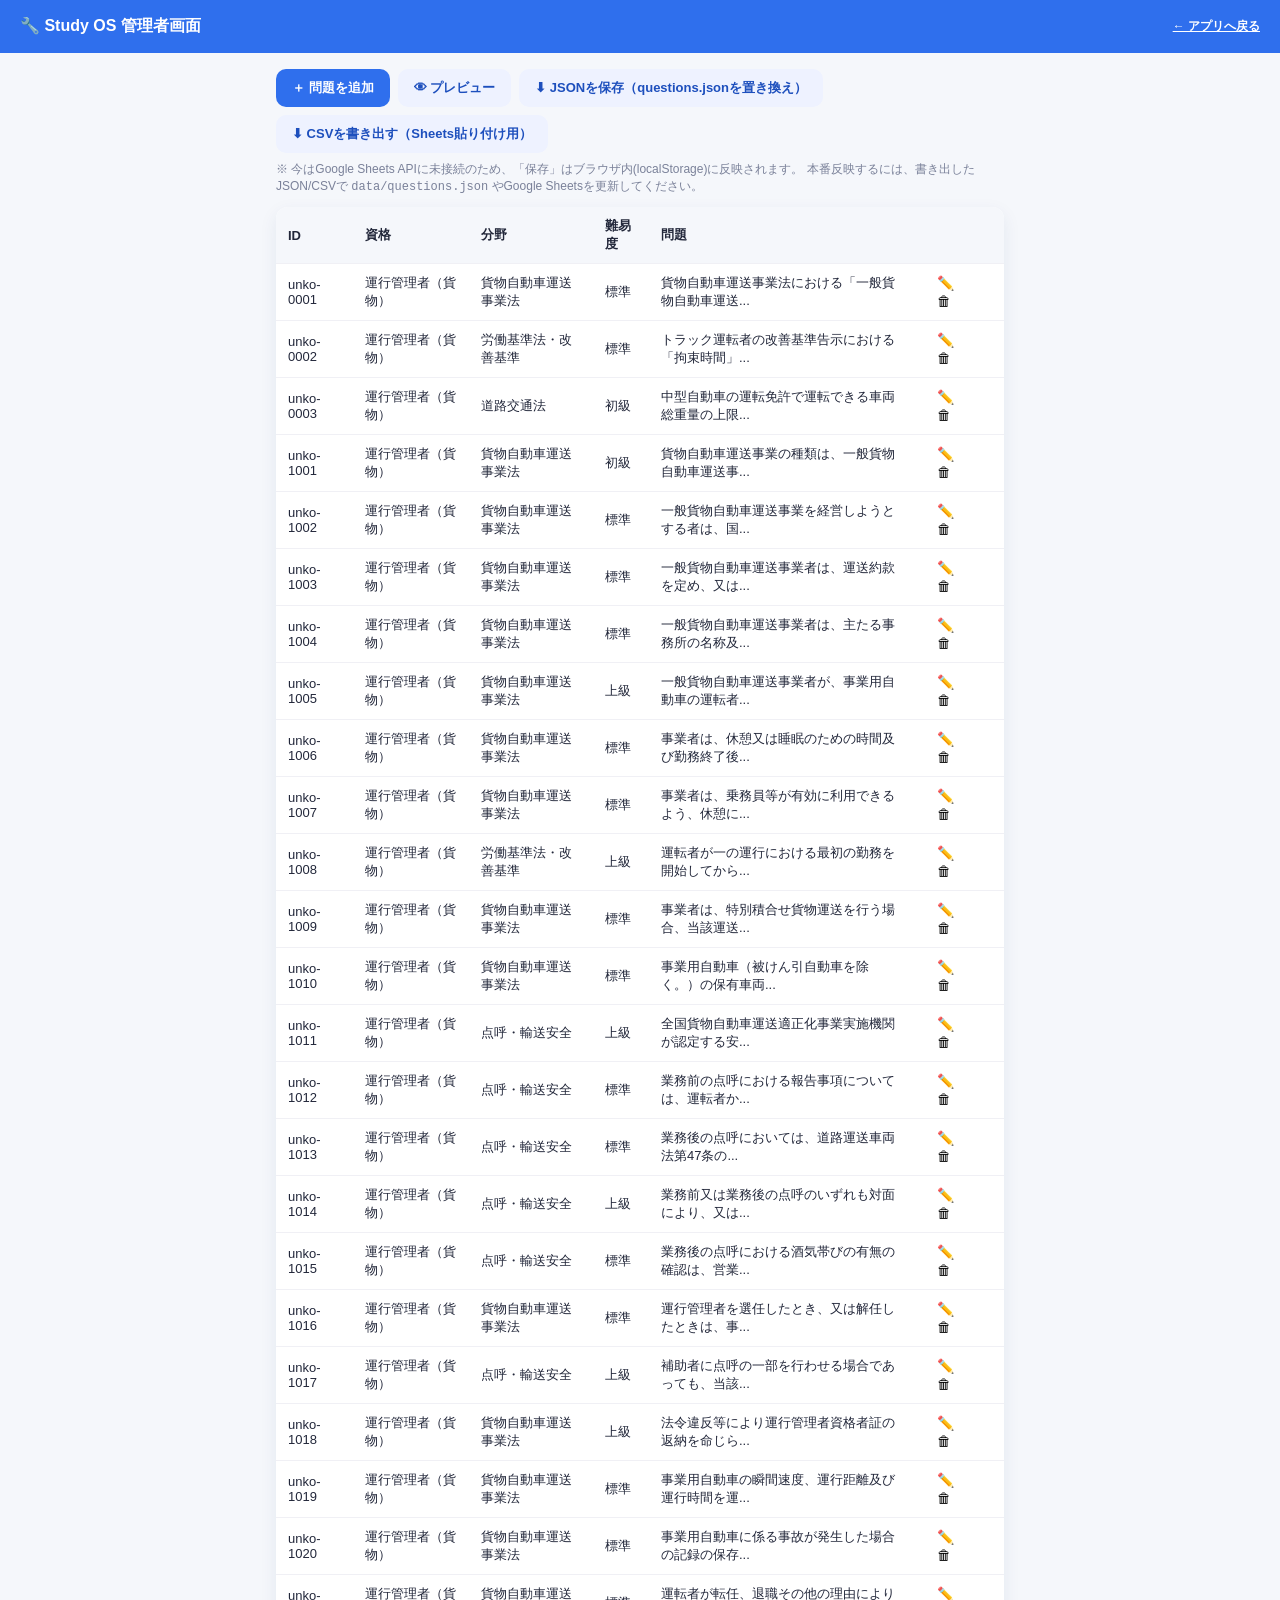
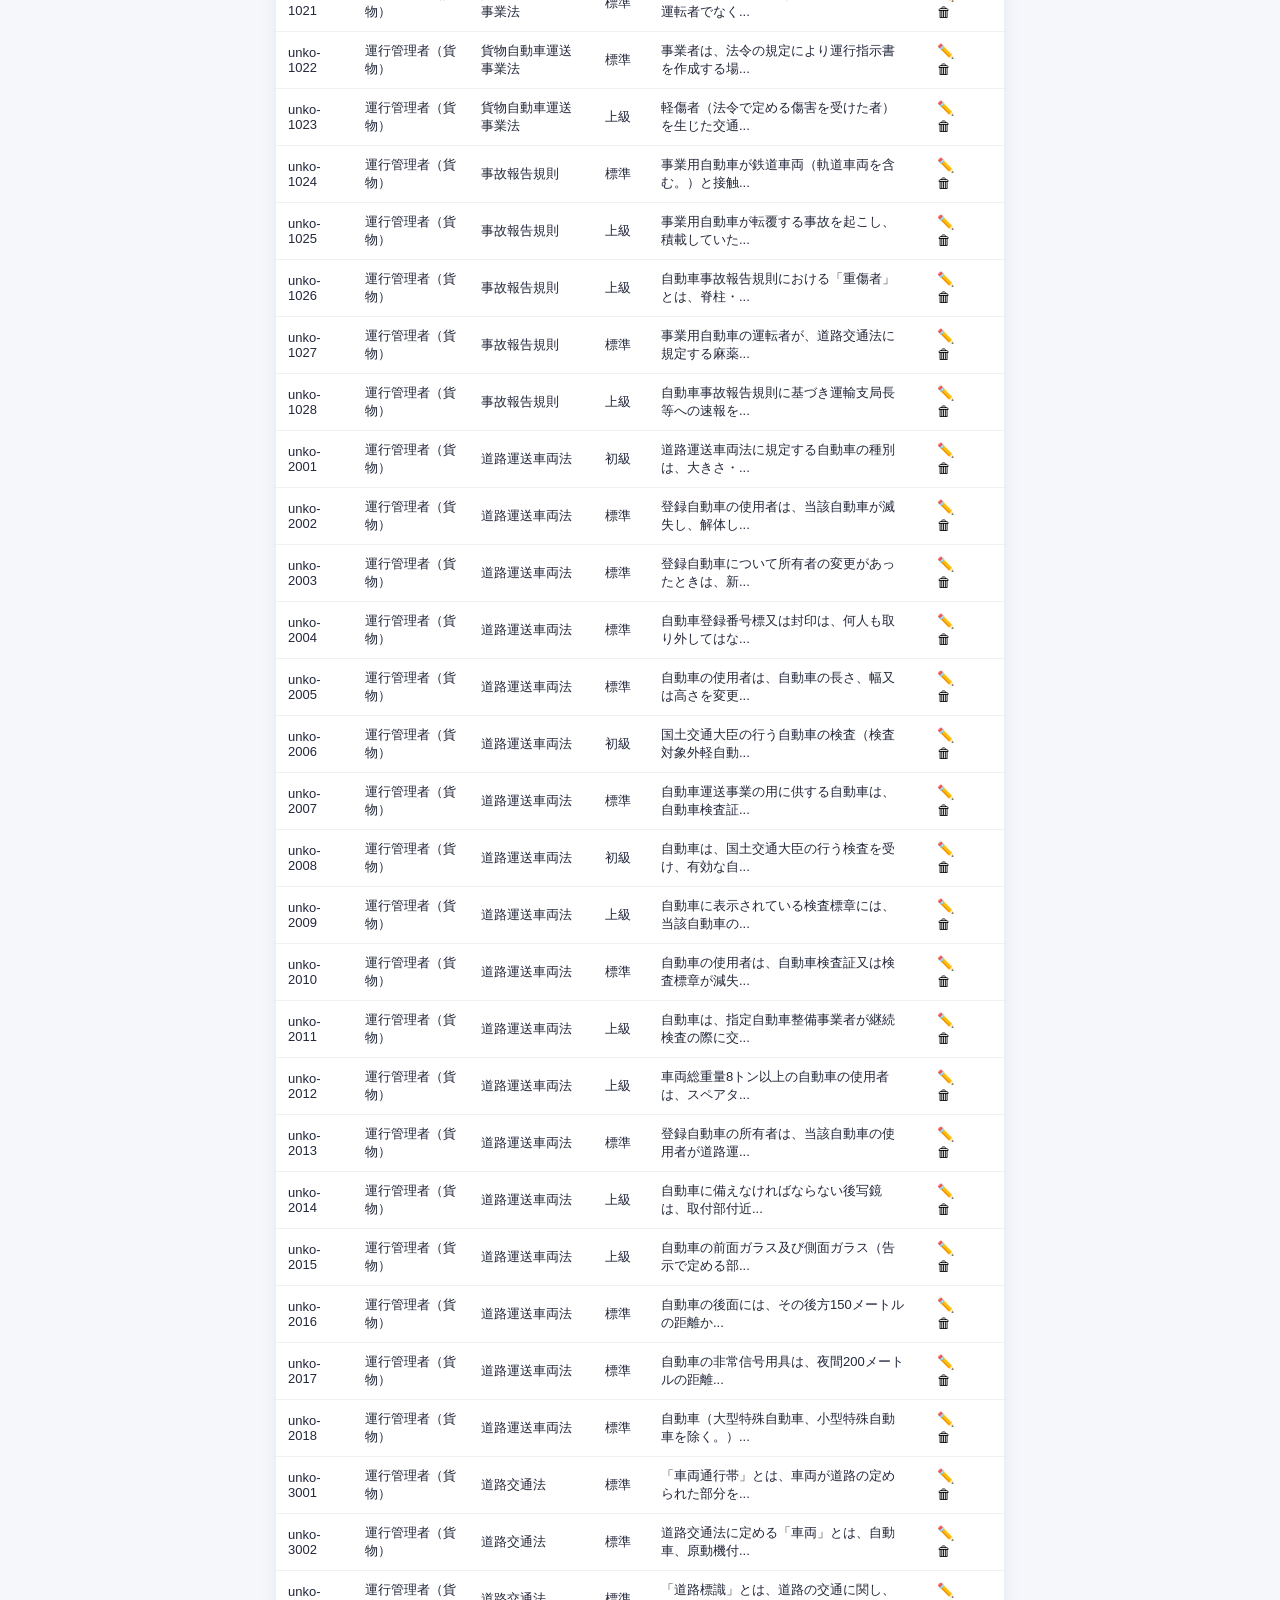
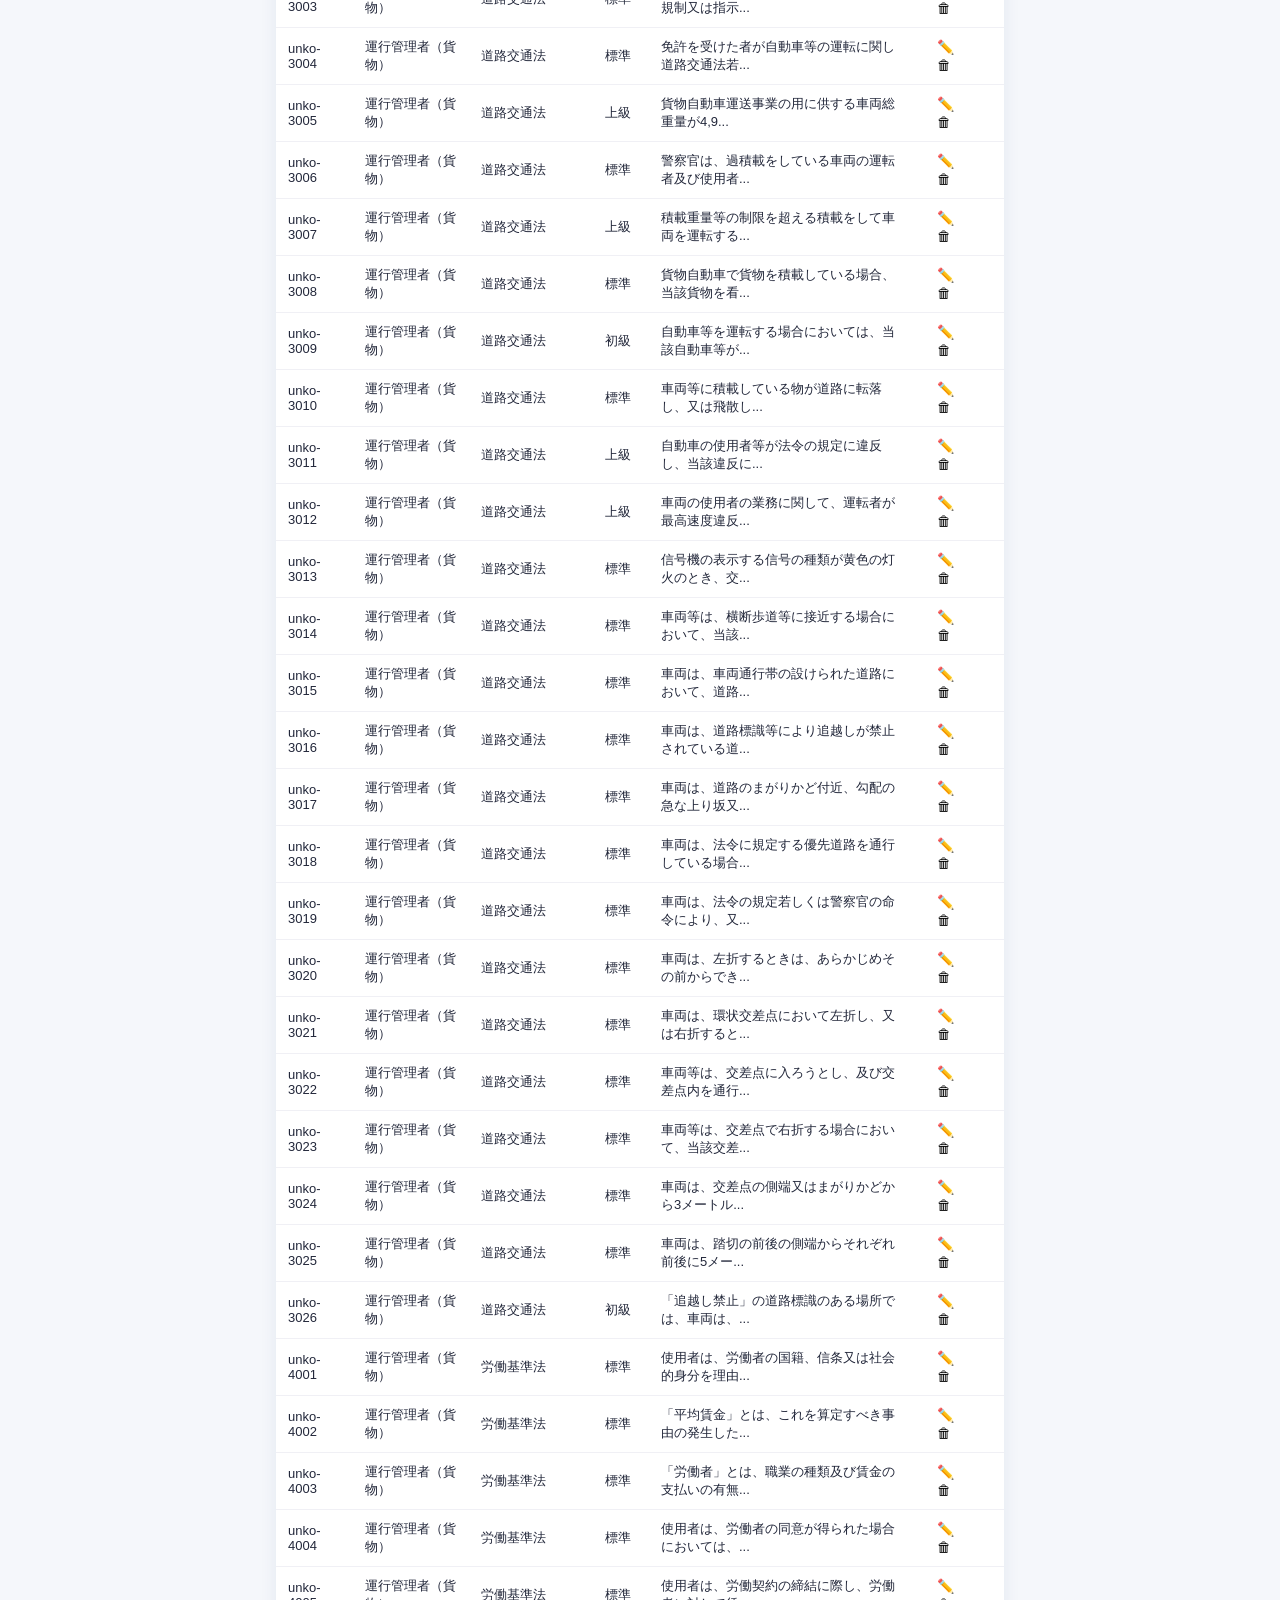
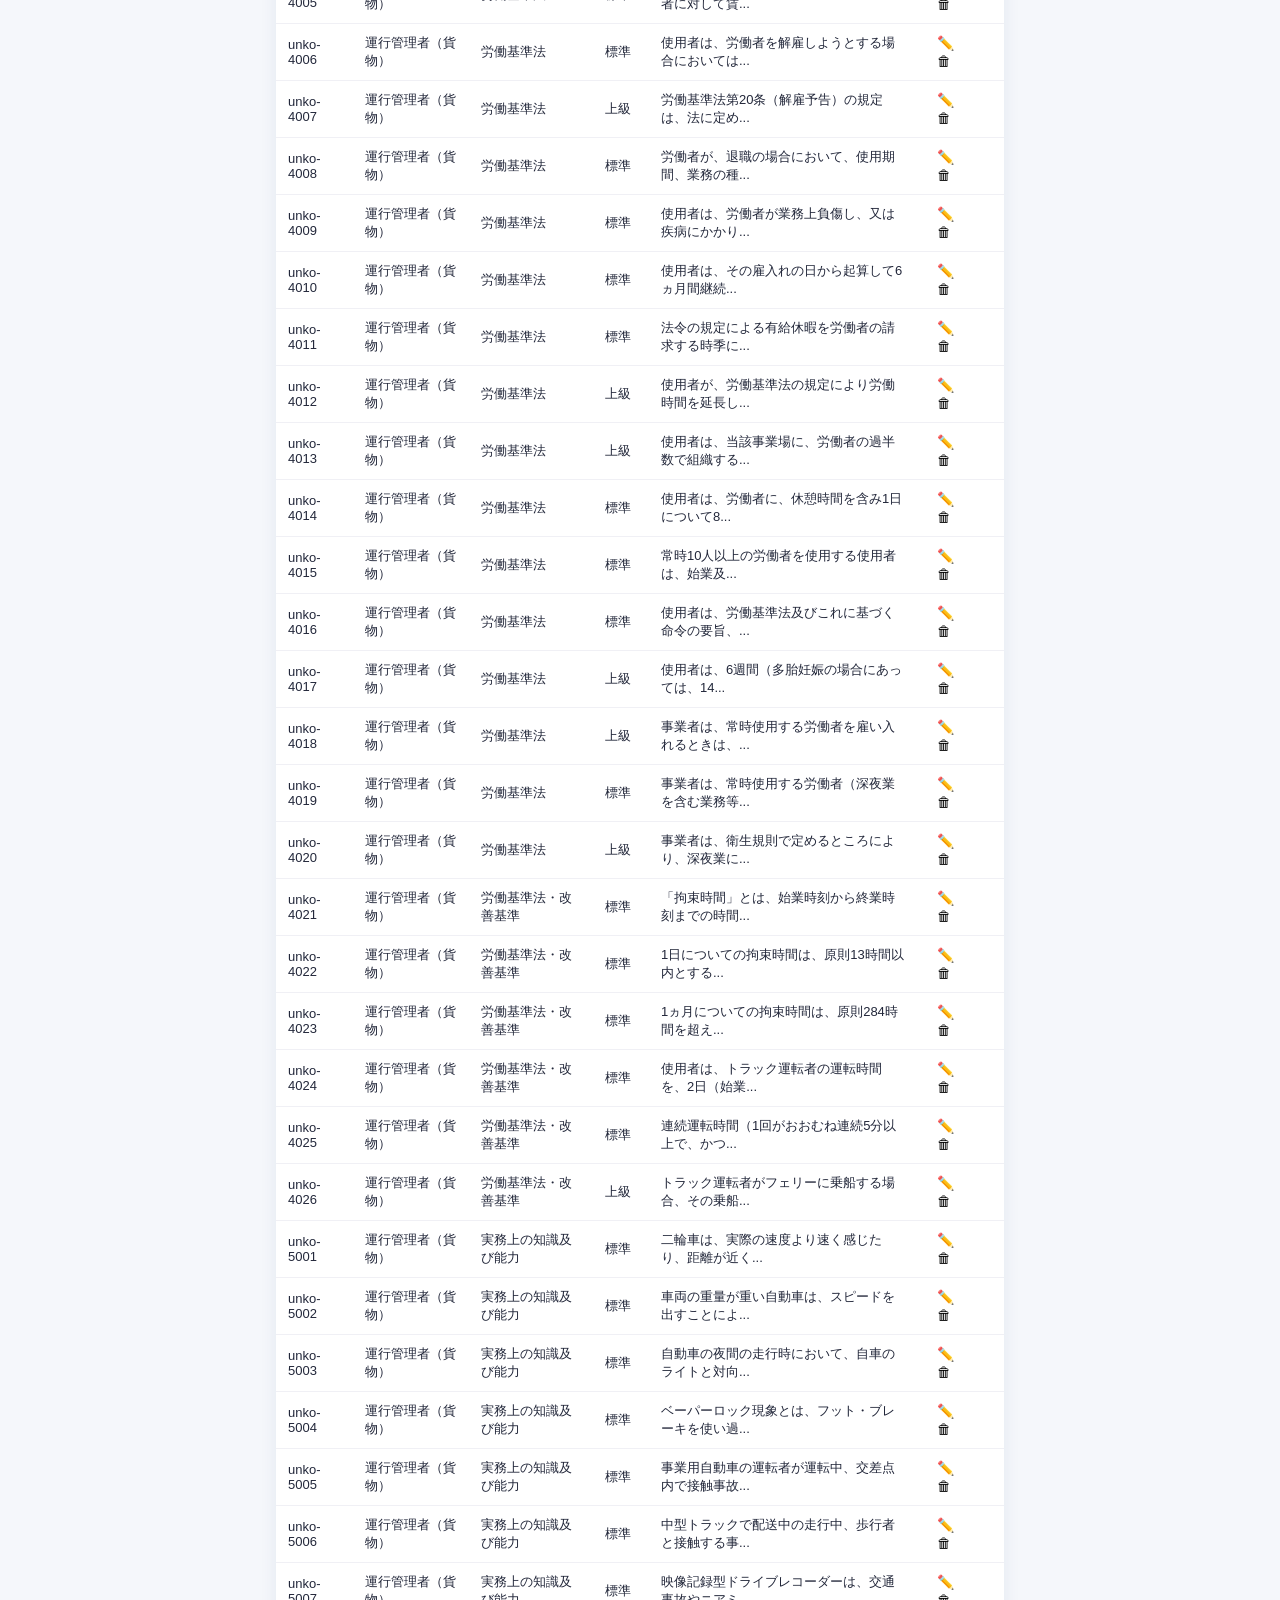
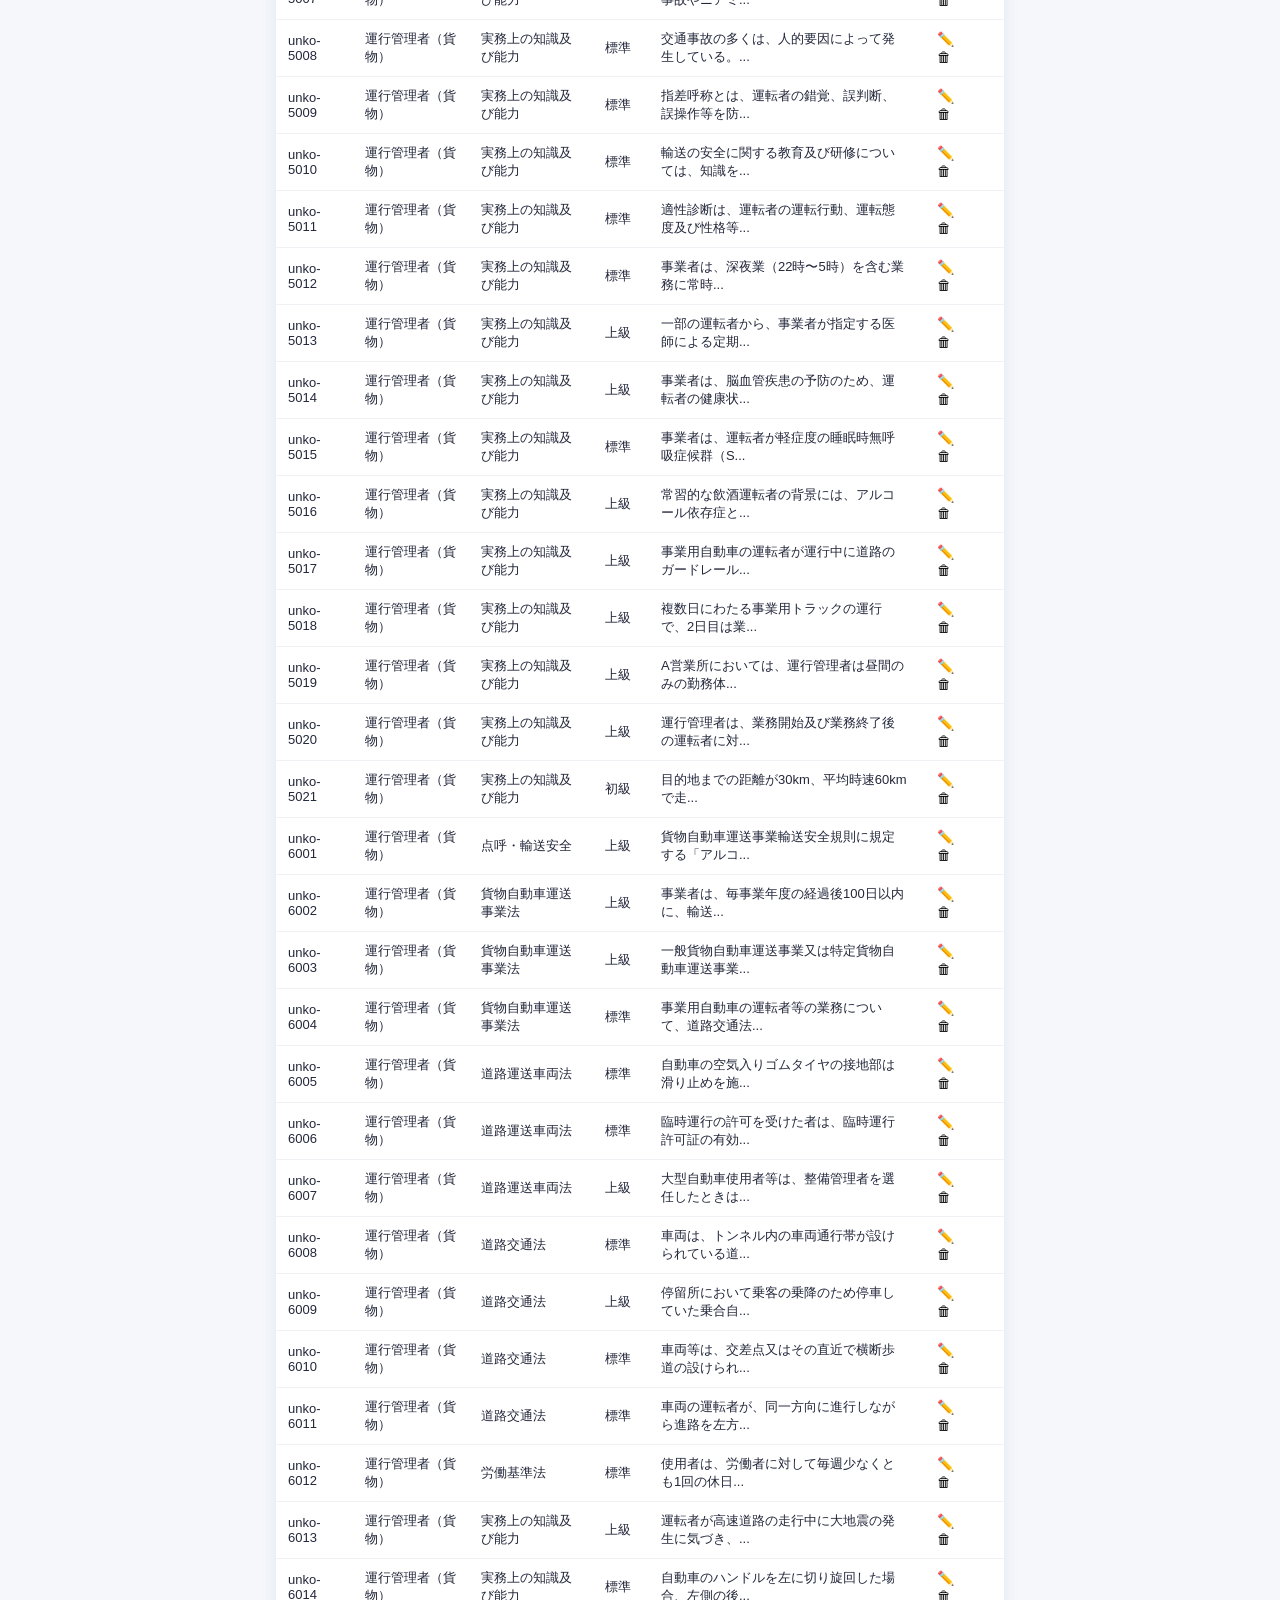
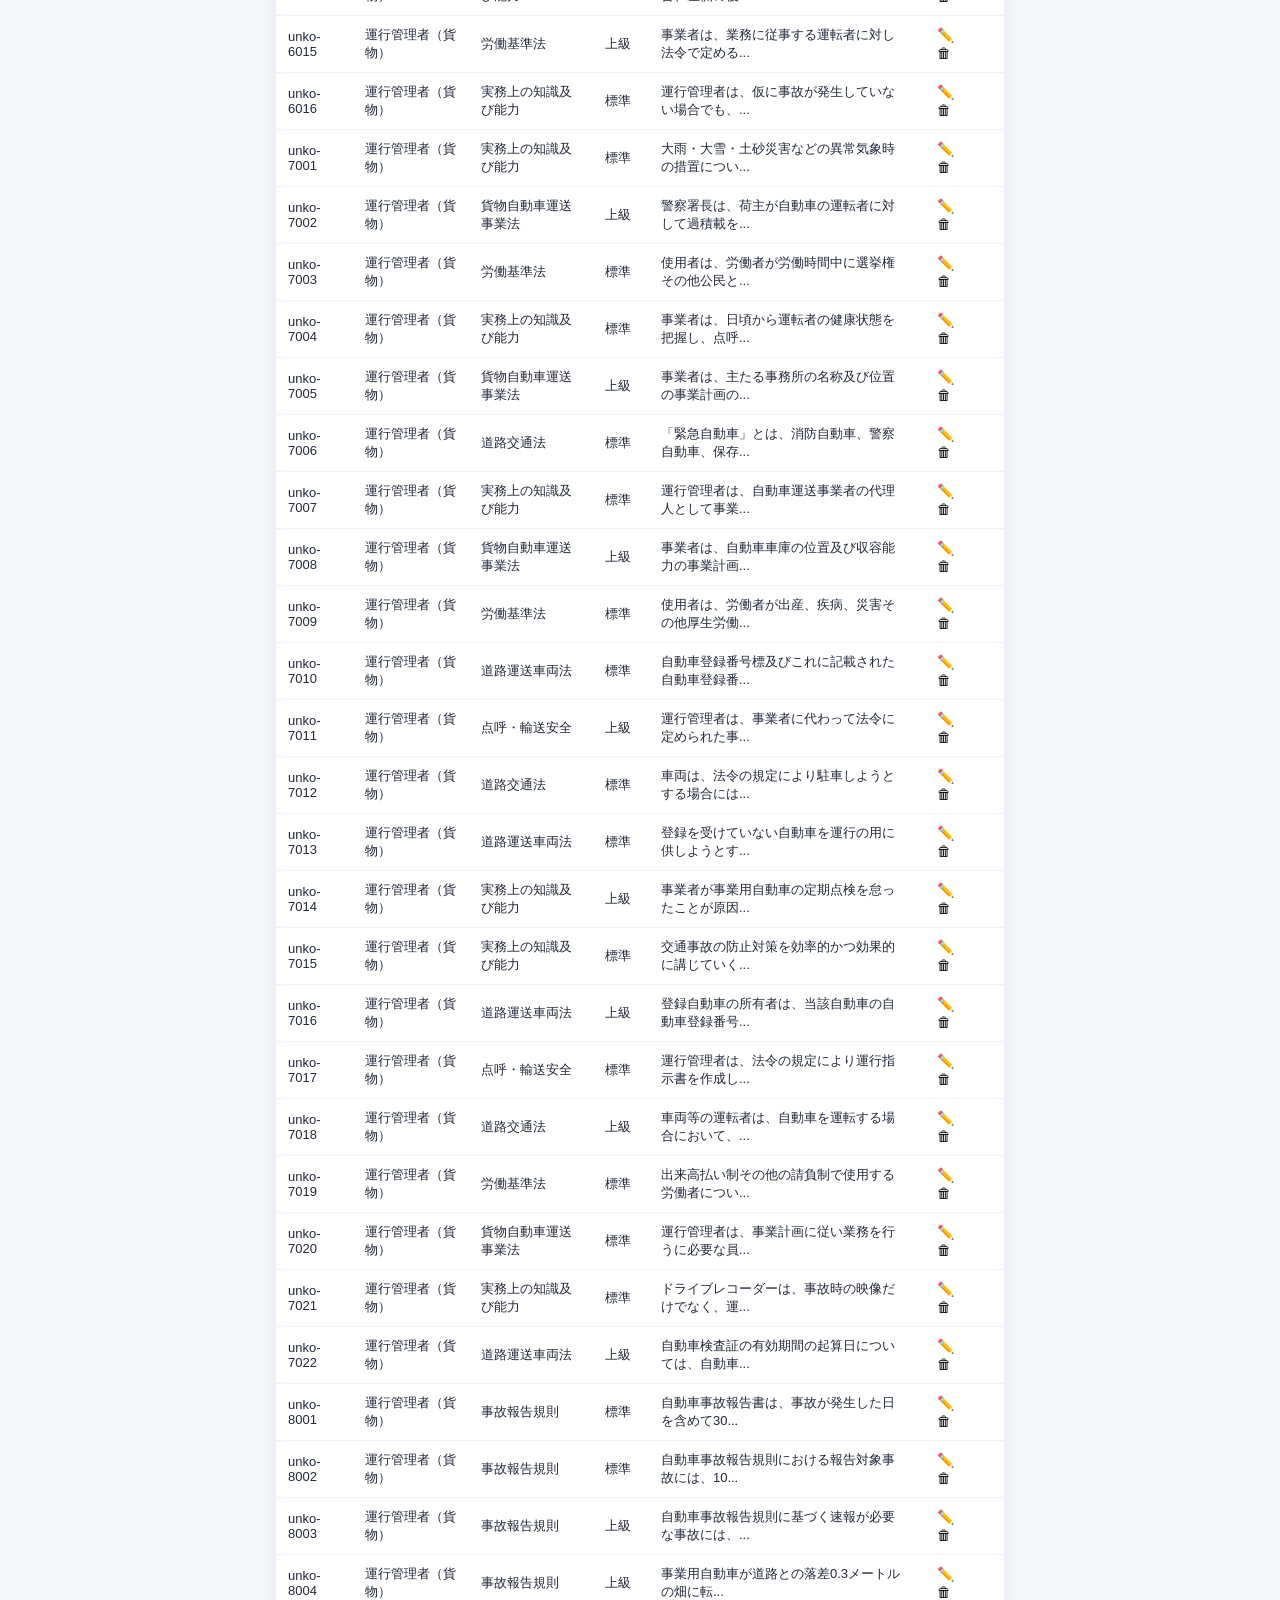
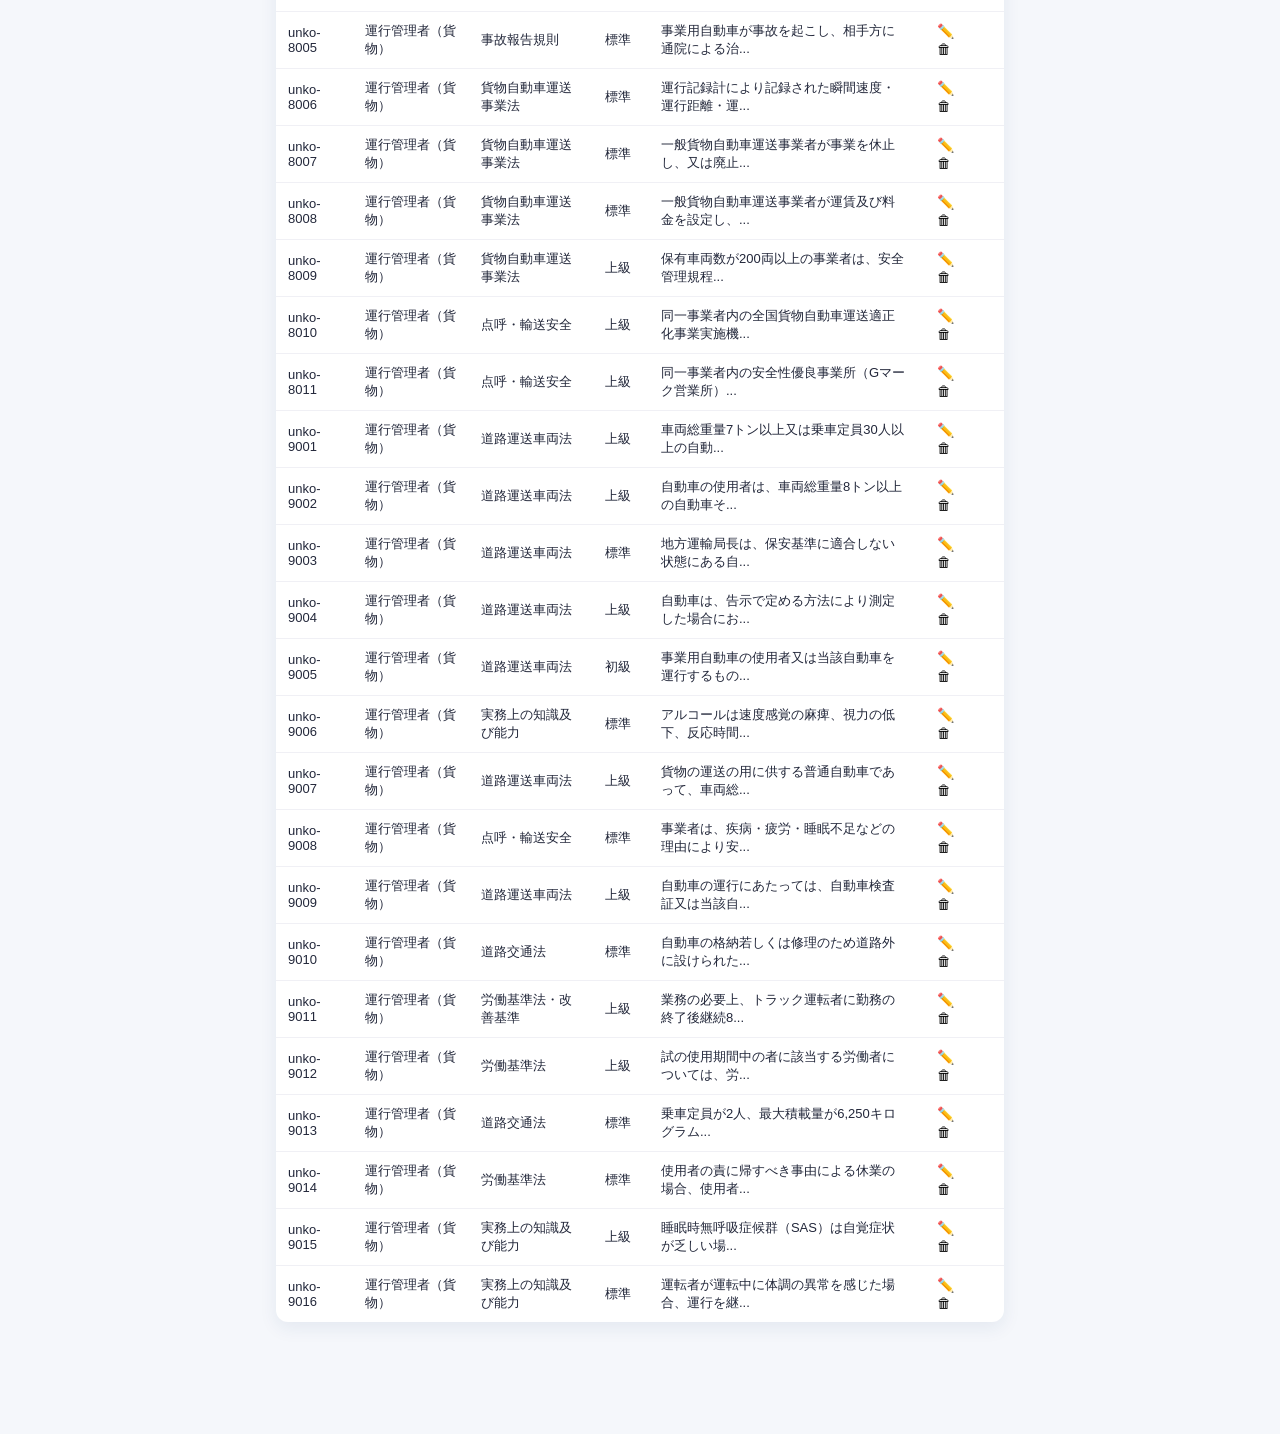
==== admin.html @ a539cd66 "Study OS: 運行管理者試験対策アプリ 初回公開" ====
<!DOCTYPE html>
<html lang="ja">
<head>
<meta charset="UTF-8">
<meta name="viewport" content="width=device-width, initial-scale=1.0">
<title>Study OS 管理者画面</title>
<link rel="stylesheet" href="css/style.css">
<style>
  .admin-toolbar { display: flex; gap: 8px; flex-wrap: wrap; margin-bottom: 16px; }
  .admin-toolbar button {
    border: none; border-radius: 10px; padding: 10px 16px; font-size: 13px;
    font-weight: 700; cursor: pointer; font-family: inherit;
  }
  .btn-primary { background: var(--primary); color: white; }
  .btn-secondary { background: #eef2ff; color: var(--primary-dark); }
  .btn-danger { background: #ffeef0; color: #c0334a; }

  table.q-table { width: 100%; border-collapse: collapse; background: white; border-radius: 12px; overflow: hidden; box-shadow: var(--shadow); }
  table.q-table th, table.q-table td { padding: 10px 12px; font-size: 13px; border-bottom: 1px solid #f0f0f5; text-align: left; }
  table.q-table th { background: #f5f7fb; font-weight: 700; }
  table.q-table tr:last-child td { border-bottom: none; }
  table.q-table .row-actions button { border: none; background: none; cursor: pointer; font-size: 14px; margin-right: 6px; }

  .modal-backdrop {
    display: none; position: fixed; inset: 0; background: rgba(20,20,30,0.4);
    align-items: center; justify-content: center; padding: 16px; z-index: 100;
  }
  .modal-backdrop.show { display: flex; }
  .modal {
    background: white; border-radius: 16px; padding: 20px; width: 100%; max-width: 480px;
    max-height: 90vh; overflow-y: auto;
  }
  .modal h3 { margin-top: 0; }
  .modal label { display: block; font-size: 12px; font-weight: 700; margin: 10px 0 4px; color: var(--sub); }
  .modal input, .modal textarea, .modal select {
    width: 100%; padding: 8px 10px; border: 1.5px solid #e4e8f5; border-radius: 8px;
    font-family: inherit; font-size: 13px;
  }
  .modal textarea { resize: vertical; min-height: 44px; }
  .modal-actions { display: flex; justify-content: flex-end; gap: 8px; margin-top: 16px; }

  .preview-card { margin-top: 16px; }
</style>
</head>
<body>
  <header class="appbar">
    <span>🔧 Study OS 管理者画面</span>
    <a href="index.html" style="color:white;font-size:12px;">← アプリへ戻る</a>
  </header>
  <main style="max-width:760px;">
    <div class="admin-toolbar">
      <button class="btn-primary" id="addBtn">＋ 問題を追加</button>
      <button class="btn-secondary" id="previewBtn">👁 プレビュー</button>
      <button class="btn-secondary" id="exportJsonBtn">⬇ JSONを保存（questions.jsonを置き換え）</button>
      <button class="btn-secondary" id="exportCsvBtn">⬇ CSVを書き出す（Sheets貼り付け用）</button>
    </div>
    <p style="font-size:12px;color:var(--sub);margin-top:-8px;">
      ※ 今はGoogle Sheets APIに未接続のため、「保存」はブラウザ内(localStorage)に反映されます。
      本番反映するには、書き出したJSON/CSVで <code>data/questions.json</code> やGoogle Sheetsを更新してください。
    </p>

    <table class="q-table" id="qTable">
      <thead>
        <tr><th>ID</th><th>資格</th><th>分野</th><th>難易度</th><th>問題</th><th></th></tr>
      </thead>
      <tbody id="qTableBody"></tbody>
    </table>

    <div id="previewArea" class="preview-card"></div>
  </main>

  <div class="modal-backdrop" id="modalBackdrop">
    <div class="modal">
      <h3 id="modalTitle">問題を追加</h3>
      <form id="qForm">
        <input type="hidden" id="f_id">
        <label>資格</label><input id="f_cert" required>
        <label>分野</label><input id="f_field" required>
        <label>難易度</label>
        <select id="f_diff"><option>初級</option><option>標準</option><option>上級</option></select>
        <label>頻出度（1〜5）</label><input id="f_freq" type="number" min="1" max="5" value="3">
        <label>問題文</label><textarea id="f_q" required></textarea>
        <label>選択肢A</label><input id="f_a" required>
        <label>選択肢B</label><input id="f_b" required>
        <label>選択肢C</label><input id="f_c" required>
        <label>選択肢D</label><input id="f_d" required>
        <label>正解（A/B/C/D）</label>
        <select id="f_correct"><option>A</option><option>B</option><option>C</option><option>D</option></select>
        <label>解説</label><textarea id="f_explain" required></textarea>
        <label>間違えやすい理由</label><textarea id="f_pitfall"></textarea>
        <label>音声用文章</label><textarea id="f_voice"></textarea>
        <div class="modal-actions">
          <button type="button" class="btn-secondary" id="cancelBtn">キャンセル</button>
          <button type="submit" class="btn-primary">保存</button>
        </div>
      </form>
    </div>
  </div>

  <script src="js/data.js"></script>
  <script src="js/admin.js"></script>
</body>
</html>
---- css/style.css ----
:root {
  --primary: #2f6fed;
  --primary-dark: #1d4fbd;
  --ok: #06d6a0;
  --ng: #ff5566;
  --bg: #f5f7fb;
  --card: #ffffff;
  --ink: #22273a;
  --sub: #7a8199;
  --shadow: 0 6px 18px rgba(30,60,120,0.08);
}
* { box-sizing: border-box; }
body {
  margin: 0;
  font-family: "Hiragino Sans", "Yu Gothic", sans-serif;
  background: var(--bg);
  color: var(--ink);
  padding-bottom: 80px;
}
header.appbar {
  background: var(--primary);
  color: white;
  padding: 16px 20px;
  font-weight: 700;
  font-size: 16px;
  position: sticky;
  top: 0;
  z-index: 10;
  display: flex;
  align-items: center;
  justify-content: space-between;
}
header.appbar .cert {
  font-size: 12px;
  opacity: 0.85;
  font-weight: 500;
}
main {
  max-width: 520px;
  margin: 0 auto;
  padding: 16px;
}

/* ホーム */
.menu-grid {
  display: grid;
  grid-template-columns: 1fr 1fr;
  gap: 12px;
  margin-top: 16px;
}
.menu-card {
  background: var(--card);
  border-radius: 18px;
  box-shadow: var(--shadow);
  padding: 20px 14px;
  text-align: center;
  cursor: pointer;
  border: none;
  font-family: inherit;
}
.menu-card .icon { font-size: 28px; display: block; margin-bottom: 8px; }
.menu-card .label { font-weight: 700; font-size: 14px; }
.menu-card:disabled { opacity: 0.45; cursor: default; }

.stats-bar {
  background: var(--card);
  border-radius: 16px;
  box-shadow: var(--shadow);
  padding: 14px 16px;
  display: flex;
  justify-content: space-between;
  margin-top: 14px;
}
.stats-bar .stat { text-align: center; flex: 1; }
.stats-bar .num { font-size: 20px; font-weight: 800; color: var(--primary); }
.stats-bar .label { font-size: 11px; color: var(--sub); }

/* 問題カード */
.q-card {
  background: var(--card);
  border-radius: 18px;
  box-shadow: var(--shadow);
  padding: 20px;
  margin-top: 16px;
}
.q-meta {
  display: flex;
  gap: 8px;
  font-size: 11px;
  margin-bottom: 10px;
}
.q-meta span {
  background: #eef2ff;
  color: var(--primary-dark);
  padding: 3px 8px;
  border-radius: 999px;
  font-weight: 600;
}
.q-text {
  font-size: 16px;
  font-weight: 700;
  line-height: 1.6;
  margin-bottom: 16px;
}
.choice {
  display: block;
  width: 100%;
  text-align: left;
  background: #fafbff;
  border: 1.5px solid #e4e8f5;
  border-radius: 12px;
  padding: 12px 14px;
  margin-bottom: 10px;
  font-size: 14px;
  cursor: pointer;
  font-family: inherit;
}
.choice.correct { background: #e6fbf4; border-color: var(--ok); }
.choice.wrong { background: #ffeef0; border-color: var(--ng); }
.choice:disabled { cursor: default; }

.result-box {
  margin-top: 14px;
  padding: 14px;
  border-radius: 12px;
  font-size: 14px;
  line-height: 1.7;
}
.result-box.correct { background: #e6fbf4; border: 1px solid var(--ok); }
.result-box.wrong { background: #ffeef0; border: 1px solid var(--ng); }
.result-box .title { font-weight: 800; margin-bottom: 6px; font-size: 15px; }

.next-btn {
  display: block;
  width: 100%;
  margin-top: 14px;
  padding: 14px;
  border: none;
  border-radius: 12px;
  background: var(--primary);
  color: white;
  font-weight: 700;
  font-size: 15px;
  cursor: pointer;
}

.back-link {
  display: inline-block;
  margin-bottom: 8px;
  color: var(--primary-dark);
  font-size: 13px;
  text-decoration: none;
  font-weight: 600;
}

/* 設定 */
.field-group { margin-bottom: 18px; }
.field-group label { font-size: 13px; font-weight: 700; display: block; margin-bottom: 8px; }
.pill-group { display: flex; flex-wrap: wrap; gap: 8px; }
.pill-group button {
  border: 1.5px solid #ddd;
  background: white;
  border-radius: 999px;
  padding: 8px 14px;
  font-size: 13px;
  cursor: pointer;
  font-family: inherit;
}
.pill-group button.active { background: var(--primary); border-color: var(--primary); color: white; }

.empty-state {
  text-align: center;
  color: var(--sub);
  padding: 40px 20px;
  font-size: 14px;
}

/* 汎用ユーティリティ（js側のインラインstyleをここへ集約） */
.text-center { text-align: center; }
.mt-sm { margin-top: 8px; }
.mt-lg { margin-top: 24px; }
.text-sm { font-size: 14px; }
.pitfall-note { margin-top: 8px; color: #a33; }

.exam-result-card { text-align: center; }
.exam-result-card .exam-label { font-size: 15px; color: var(--sub); }
.exam-result-card .exam-rate { font-size: 40px; font-weight: 800; color: var(--primary); margin: 10px 0; }

.choice.is-correct-preview { border-color: var(--ok); background: #e6fbf4; }
.result-box.mt-md { margin-top: 10px; }
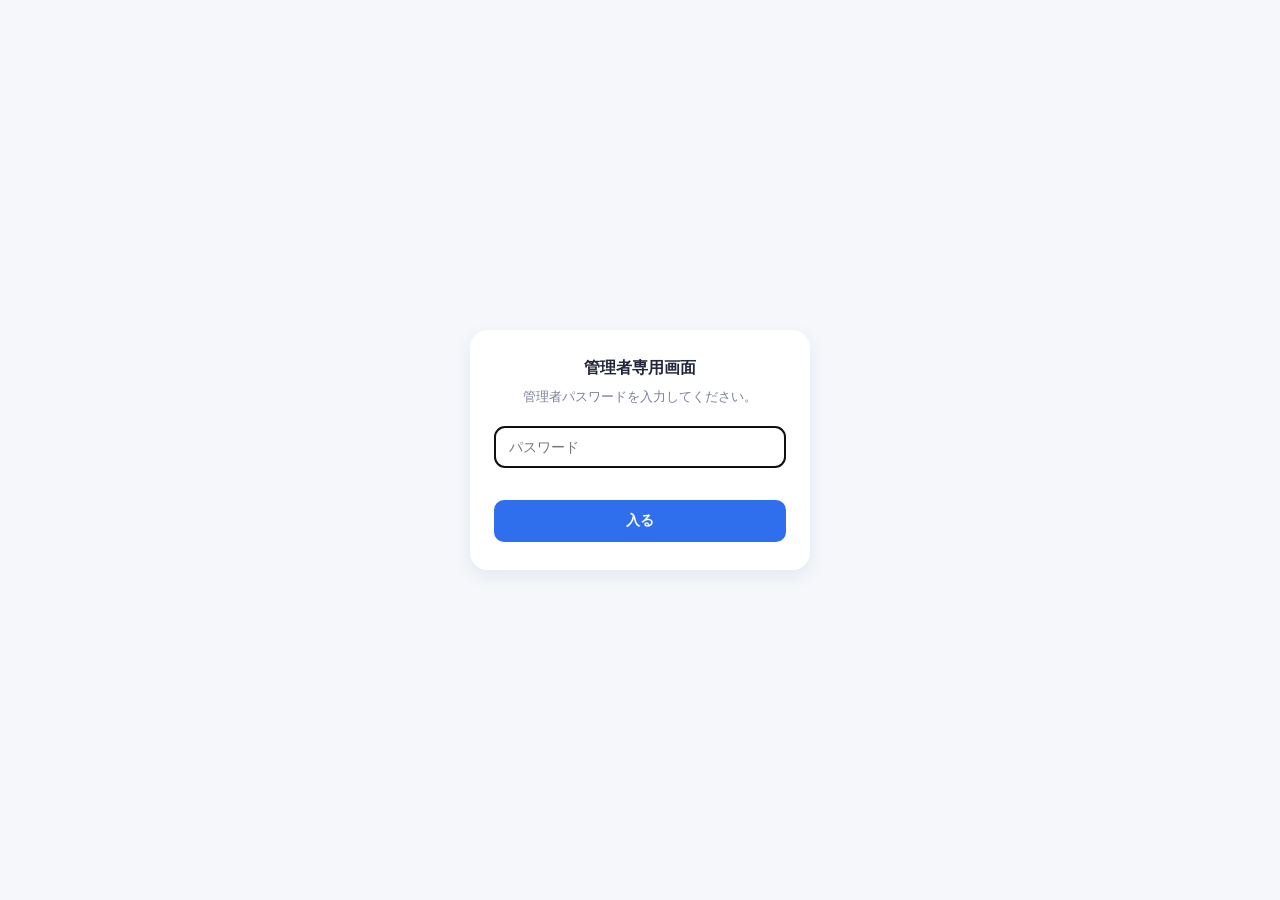
==== commit b081add8: "問題：V1有料ベータ販売の前提として、購入者以外が学習画面・管理画面にアクセスできる状態であり、ベータ版であることの表記や免責・返金条件もアプリ内に存在しなかった。 変更前：index.html/ad" ====
--- a/admin.html
+++ b/admin.html
@@ -97,7 +97,14 @@
     </div>
   </div>
 
+  <script src="js/gate.js"></script>
   <script src="js/data.js"></script>
-  <script src="js/admin.js"></script>
+  <script>
+    StudyOSGate.protect("admin", () => {
+      const s = document.createElement("script");
+      s.src = "js/admin.js";
+      document.body.appendChild(s);
+    });
+  </script>
 </body>
 </html>
--- a/css/style.css
+++ b/css/style.css
@@ -60,6 +60,7 @@
 }
 .menu-card .icon { font-size: 28px; display: block; margin-bottom: 8px; }
 .menu-card .label { font-weight: 700; font-size: 14px; }
+.menu-card .menu-note { display: block; color: var(--sub); font-size: 10px; margin-top: 5px; }
 .menu-card:disabled { opacity: 0.45; cursor: default; }
 
 .stats-bar {
@@ -188,3 +189,67 @@
 
 .choice.is-correct-preview { border-color: var(--ok); background: #e6fbf4; }
 .result-box.mt-md { margin-top: 10px; }
+
+/* 聞き流し */
+.listening-status {
+  text-align: center;
+  font-size: 14px;
+  color: var(--sub);
+  background: #f5f7fb;
+  border-radius: 10px;
+  padding: 12px;
+  margin: 16px 0;
+}
+.listening-controls {
+  display: flex;
+  gap: 10px;
+  margin-top: 10px;
+}
+.listening-controls .choice {
+  margin-bottom: 0;
+  text-align: center;
+}
+
+/* イントロ実践問題 */
+.intro-progress { color: var(--sub); font-size: 12px; text-align: right; }
+.intro-passage { background: #f7f8fc; border-left: 4px solid var(--primary); border-radius: 8px; padding: 14px; line-height: 1.8; font-size: 14px; margin-bottom: 16px; }
+.intro-blank { color: var(--primary-dark); }
+.intro-select-label { display: block; font-size: 13px; font-weight: 700; margin: 10px 0; }
+.intro-select { display: block; width: 100%; margin-top: 5px; padding: 11px; border: 1.5px solid #dfe4f2; border-radius: 10px; background: white; font: inherit; }
+.intro-options { display: grid; gap: 9px; }
+.intro-option { display: flex; gap: 8px; align-items: flex-start; padding: 12px; border: 1.5px solid #e4e8f5; border-radius: 12px; background: #fafbff; font-size: 14px; line-height: 1.55; cursor: pointer; }
+.intro-option input { margin-top: 4px; flex: 0 0 auto; }
+.intro-subquestion { border: 1px solid #e4e8f5; border-radius: 12px; padding: 12px; margin: 14px 0; }
+.intro-subquestion legend { font-size: 13px; font-weight: 700; line-height: 1.5; padding: 0 5px; }
+.intro-warning { margin-top: 12px; padding: 10px; background: #fff8dd; border-radius: 10px; color: #765b00; font-size: 12px; line-height: 1.5; }
+
+/* 公式5分野の理解度（ホーム画面） */
+.field-breakdown { background: var(--card); border-radius: 16px; box-shadow: var(--shadow); padding: 14px 16px; margin-top: 14px; }
+.field-breakdown-title { font-size: 13px; font-weight: 700; color: var(--sub); margin-bottom: 10px; }
+.field-row { margin-bottom: 12px; }
+.field-row:last-child { margin-bottom: 0; }
+.field-row-head { display: flex; justify-content: space-between; align-items: baseline; font-size: 13px; margin-bottom: 4px; }
+.field-name { font-weight: 700; }
+.field-status { font-size: 11px; font-weight: 700; padding: 2px 8px; border-radius: 999px; }
+.field-status--todo { background: #eef0f5; color: var(--sub); }
+.field-status--warn { background: #ffeef0; color: #c0334a; }
+.field-status--mid { background: #eef2ff; color: var(--primary-dark); }
+.field-status--good { background: #e6fbf4; color: #0a8a63; }
+.field-bar-track { height: 8px; border-radius: 999px; background: #eef0f5; overflow: hidden; }
+.field-bar-fill { height: 100%; border-radius: 999px; }
+.field-bar-fill--todo { background: #d7dbe6; }
+.field-bar-fill--warn { background: var(--ng); }
+.field-bar-fill--mid { background: var(--primary); }
+.field-bar-fill--good { background: var(--ok); }
+.field-row-note { font-size: 11px; color: var(--sub); margin-top: 4px; }
+
+/* ベータ版について */
+.beta-notice { margin-top: 16px; font-size: 12px; color: var(--sub); }
+.beta-notice summary { cursor: pointer; font-weight: 700; padding: 8px 0; }
+.beta-notice ul { padding-left: 18px; margin: 8px 0 0; line-height: 1.8; }
+
+/* 更新履歴 */
+.release-heading { display: flex; justify-content: space-between; align-items: baseline; gap: 12px; border-bottom: 1px solid #e8ebf4; padding-bottom: 10px; }
+.release-heading span { color: var(--sub); font-size: 12px; }
+.release-section h3 { font-size: 13px; margin: 14px 0 5px; }
+.release-section ul { padding-left: 20px; margin: 0; font-size: 13px; line-height: 1.7; }
